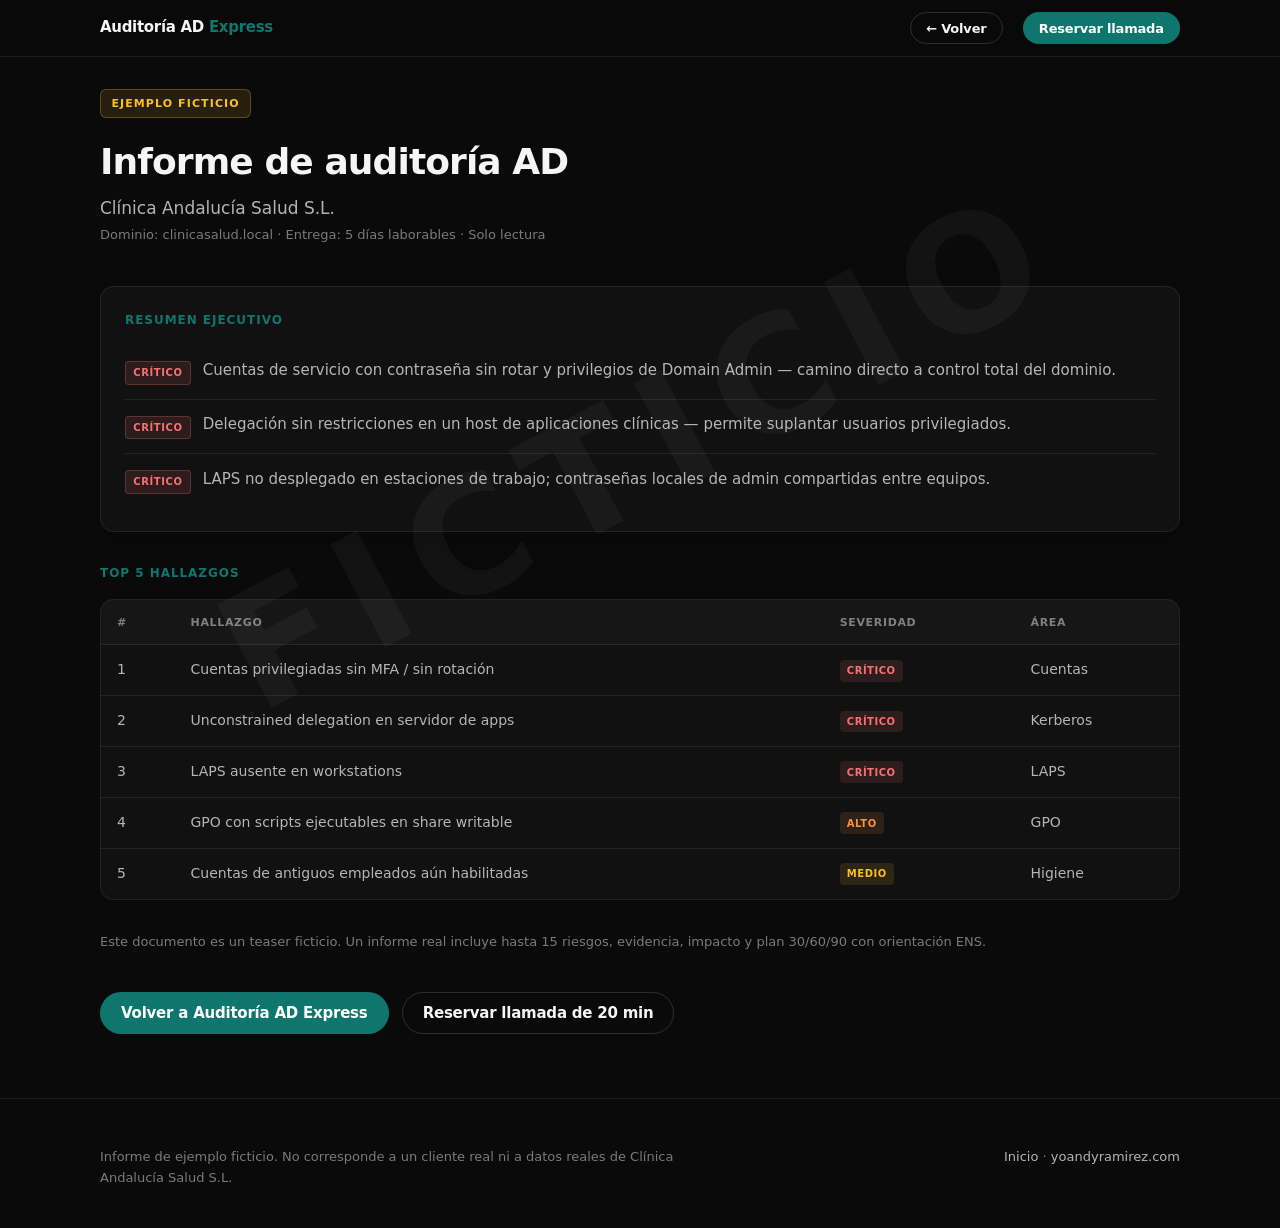
==== informe.html @ 7f48b074 "feat: landing Auditoría AD Express (Apple/Emil static)" ====
<!DOCTYPE html>
<html lang="es">
<head>
  <meta charset="UTF-8">
  <meta name="viewport" content="width=device-width, initial-scale=1">
  <meta name="description" content="Informe de ejemplo ficticio — Auditoría AD Express. Clínica Andalucía Salud S.L.">
  <meta name="robots" content="noindex">
  <title>Informe de ejemplo (FICTICIO) — Auditoría AD Express</title>
  <link rel="stylesheet" href="styles.css">
</head>
<body>
  <div class="watermark" aria-hidden="true"><span>FICTICIO</span></div>

  <header class="nav">
    <div class="wrap nav__inner">
      <a href="index.html" class="nav__brand">Auditoría AD <span>Express</span></a>
      <nav class="nav__links" aria-label="Principal">
        <a class="btn btn--ghost btn--sm" href="index.html">← Volver</a>
        <a class="btn btn--primary btn--sm nav__cta" href="mailto:yoandyramirezdelgado@gmail.com?subject=Auditor%C3%ADa%20AD%20Express">Reservar llamada</a>
      </nav>
    </div>
  </header>

  <main class="report-page">
    <div class="wrap">
      <header class="report-header reveal">
        <span class="report-header__badge">Ejemplo ficticio</span>
        <h1>Informe de auditoría AD</h1>
        <p class="report-header__client">Clínica Andalucía Salud S.L.</p>
        <p class="report-header__meta">Dominio: clinicasalud.local · Entrega: 5 días laborables · Solo lectura</p>
      </header>

      <section class="card report-section reveal">
        <h2>Resumen ejecutivo</h2>
        <ul class="critical-list">
          <li>
            <span class="tag">Crítico</span>
            <span>Cuentas de servicio con contraseña sin rotar y privilegios de Domain Admin — camino directo a control total del dominio.</span>
          </li>
          <li>
            <span class="tag">Crítico</span>
            <span>Delegación sin restricciones en un host de aplicaciones clínicas — permite suplantar usuarios privilegiados.</span>
          </li>
          <li>
            <span class="tag">Crítico</span>
            <span>LAPS no desplegado en estaciones de trabajo; contraseñas locales de admin compartidas entre equipos.</span>
          </li>
        </ul>
      </section>

      <section class="report-section reveal">
        <h2>Top 5 hallazgos</h2>
        <div class="table-wrap">
          <table>
            <thead>
              <tr>
                <th>#</th>
                <th>Hallazgo</th>
                <th>Severidad</th>
                <th>Área</th>
              </tr>
            </thead>
            <tbody>
              <tr>
                <td>1</td>
                <td>Cuentas privilegiadas sin MFA / sin rotación</td>
                <td><span class="sev sev--crit">Crítico</span></td>
                <td>Cuentas</td>
              </tr>
              <tr>
                <td>2</td>
                <td>Unconstrained delegation en servidor de apps</td>
                <td><span class="sev sev--crit">Crítico</span></td>
                <td>Kerberos</td>
              </tr>
              <tr>
                <td>3</td>
                <td>LAPS ausente en workstations</td>
                <td><span class="sev sev--crit">Crítico</span></td>
                <td>LAPS</td>
              </tr>
              <tr>
                <td>4</td>
                <td>GPO con scripts ejecutables en share writable</td>
                <td><span class="sev sev--high">Alto</span></td>
                <td>GPO</td>
              </tr>
              <tr>
                <td>5</td>
                <td>Cuentas de antiguos empleados aún habilitadas</td>
                <td><span class="sev sev--med">Medio</span></td>
                <td>Higiene</td>
              </tr>
            </tbody>
          </table>
        </div>
      </section>

      <p class="report-header__meta reveal" style="margin-bottom: 1.5rem;">
        Este documento es un teaser ficticio. Un informe real incluye hasta 15 riesgos, evidencia, impacto y plan 30/60/90 con orientación ENS.
      </p>

      <div class="report-back reveal">
        <a class="btn btn--primary" href="index.html">Volver a Auditoría AD Express</a>
        <a class="btn btn--ghost" href="mailto:yoandyramirezdelgado@gmail.com?subject=Auditor%C3%ADa%20AD%20Express" style="margin-left: 0.5rem;">Reservar llamada de 20 min</a>
      </div>
    </div>
  </main>

  <footer class="footer">
    <div class="wrap footer__inner">
      <p>Informe de ejemplo ficticio. No corresponde a un cliente real ni a datos reales de Clínica Andalucía Salud S.L.</p>
      <p class="footer__links"><a href="index.html">Inicio</a> · <a href="https://yoandyramirez.com" rel="noopener noreferrer">yoandyramirez.com</a></p>
    </div>
  </footer>

  <script src="main.js"></script>
</body>
</html>
---- styles.css ----
/* Auditoría AD Express — Apple + Emil Kowalski aesthetic */

:root {
  --bg: #0a0a0b;
  --bg-elevated: #111113;
  --bg-card: rgba(255, 255, 255, 0.03);
  --text: #f5f5f7;
  --text-secondary: rgba(245, 245, 247, 0.72);
  --text-muted: rgba(245, 245, 247, 0.48);
  --accent: #0F766E;
  --accent-soft: rgba(15, 118, 110, 0.22);
  --accent-glow: rgba(15, 118, 110, 0.35);
  --border: rgba(255, 255, 255, 0.08);
  --border-strong: rgba(255, 255, 255, 0.14);
  --radius: 14px;
  --radius-sm: 10px;
  --max: 1080px;
  --font: -apple-system, BlinkMacSystemFont, "SF Pro Text", "Segoe UI", system-ui, sans-serif;
  --ease: ease-out;
}

*,
*::before,
*::after {
  box-sizing: border-box;
  margin: 0;
  padding: 0;
}

html {
  scroll-behavior: smooth;
}

@media (prefers-reduced-motion: reduce) {
  html {
    scroll-behavior: auto;
  }
}

body {
  font-family: var(--font);
  background: var(--bg);
  color: var(--text);
  line-height: 1.55;
  -webkit-font-smoothing: antialiased;
  -moz-osx-font-smoothing: grayscale;
  min-height: 100vh;
}

img {
  max-width: 100%;
  display: block;
}

a {
  color: inherit;
  text-decoration: none;
}

ul {
  list-style: none;
}

/* —— Layout —— */
.wrap {
  width: min(100% - 2.5rem, var(--max));
  margin-inline: auto;
}

.section {
  padding: 5.5rem 0;
}

.section--tight {
  padding: 4rem 0;
}

.section__label {
  font-size: 0.75rem;
  font-weight: 600;
  letter-spacing: 0.08em;
  text-transform: uppercase;
  color: var(--accent);
  margin-bottom: 0.75rem;
}

.section__title {
  font-size: clamp(1.75rem, 3.5vw, 2.35rem);
  font-weight: 650;
  letter-spacing: -0.025em;
  line-height: 1.15;
  margin-bottom: 1rem;
}

.section__lead {
  font-size: 1.0625rem;
  color: var(--text-secondary);
  max-width: 36rem;
}

/* —— Nav —— */
.nav {
  position: sticky;
  top: 0;
  z-index: 100;
  backdrop-filter: blur(20px);
  -webkit-backdrop-filter: blur(20px);
  background: rgba(10, 10, 11, 0.72);
  border-bottom: 1px solid var(--border);
}

.nav__inner {
  display: flex;
  align-items: center;
  justify-content: space-between;
  gap: 1rem;
  height: 3.5rem;
}

.nav__brand {
  font-size: 0.9375rem;
  font-weight: 600;
  letter-spacing: -0.02em;
}

.nav__brand span {
  color: var(--accent);
}

.nav__links {
  display: flex;
  align-items: center;
  gap: 1.25rem;
}

.nav__link {
  font-size: 0.8125rem;
  color: var(--text-secondary);
  letter-spacing: -0.01em;
  transition: opacity 120ms var(--ease);
}

.nav__link:hover {
  opacity: 0.85;
  color: var(--text);
}

.nav__cta {
  display: none;
}

@media (min-width: 720px) {
  .nav__cta {
    display: inline-flex;
  }
}

@media (max-width: 719px) {
  .nav__links .nav__link {
    display: none;
  }
}

/* —— Buttons —— */
.btn {
  display: inline-flex;
  align-items: center;
  justify-content: center;
  gap: 0.4rem;
  font-family: inherit;
  font-size: 0.9375rem;
  font-weight: 560;
  letter-spacing: -0.015em;
  line-height: 1;
  padding: 0.8rem 1.25rem;
  border-radius: 980px;
  border: 1px solid transparent;
  cursor: pointer;
  transition: transform 120ms ease-out, opacity 120ms ease-out;
  white-space: nowrap;
}

.btn:active {
  transform: scale(0.97);
}

.btn--primary {
  background: var(--accent);
  color: #fff;
}

.btn--primary:hover {
  opacity: 0.92;
}

.btn--ghost {
  background: transparent;
  color: var(--text);
  border-color: var(--border-strong);
}

.btn--ghost:hover {
  opacity: 0.88;
}

.btn--sm {
  font-size: 0.8125rem;
  padding: 0.55rem 0.95rem;
}

/* —— Hero —— */
.hero {
  padding: 5rem 0 4.5rem;
  text-align: center;
}

.hero__eyebrow {
  display: inline-block;
  font-size: 0.75rem;
  font-weight: 600;
  letter-spacing: 0.08em;
  text-transform: uppercase;
  color: var(--accent);
  margin-bottom: 1.25rem;
  padding: 0.35rem 0.75rem;
  border: 1px solid var(--accent-soft);
  border-radius: 980px;
  background: var(--accent-soft);
}

.hero__title {
  font-size: clamp(2.4rem, 6.5vw, 3.75rem);
  font-weight: 700;
  letter-spacing: -0.035em;
  line-height: 1.05;
  margin-bottom: 1.25rem;
}

.hero__subtitle {
  font-size: clamp(1.125rem, 2.2vw, 1.35rem);
  font-weight: 500;
  letter-spacing: -0.02em;
  line-height: 1.35;
  color: var(--text);
  max-width: 34rem;
  margin: 0 auto 1rem;
}

.hero__sub {
  font-size: 1rem;
  color: var(--text-secondary);
  max-width: 32rem;
  margin: 0 auto 2rem;
}

.hero__actions {
  display: flex;
  flex-wrap: wrap;
  gap: 0.75rem;
  justify-content: center;
}

/* —— Cards —— */
.card {
  background: var(--bg-card);
  border: 1px solid var(--border);
  border-radius: var(--radius);
  padding: 1.5rem;
  box-shadow: 0 8px 32px rgba(0, 0, 0, 0.28);
}

.card--glass {
  backdrop-filter: blur(12px);
  -webkit-backdrop-filter: blur(12px);
}

.grid-2 {
  display: grid;
  gap: 1.25rem;
}

@media (min-width: 720px) {
  .grid-2 {
    grid-template-columns: 1fr 1fr;
  }
}

.grid-3 {
  display: grid;
  gap: 1.25rem;
}

@media (min-width: 860px) {
  .grid-3 {
    grid-template-columns: repeat(3, 1fr);
  }
}

/* —— Audience / Why —— */
.audience-grid .card h3 {
  font-size: 1.0625rem;
  font-weight: 600;
  letter-spacing: -0.02em;
  margin-bottom: 0.5rem;
}

.audience-grid .card p {
  font-size: 0.9375rem;
  color: var(--text-secondary);
}

/* —— Includes —— */
.includes-col h3 {
  font-size: 0.75rem;
  font-weight: 650;
  letter-spacing: 0.08em;
  text-transform: uppercase;
  margin-bottom: 1rem;
}

.includes-col--yes h3 {
  color: var(--accent);
}

.includes-col--no h3 {
  color: var(--text-muted);
}

.includes-col li {
  position: relative;
  padding-left: 1.35rem;
  font-size: 0.9375rem;
  color: var(--text-secondary);
  margin-bottom: 0.65rem;
}

.includes-col li::before {
  content: "";
  position: absolute;
  left: 0;
  top: 0.45em;
  width: 0.45rem;
  height: 0.45rem;
  border-radius: 50%;
  background: var(--border-strong);
}

.includes-col--yes li::before {
  background: var(--accent);
}

/* —— Steps —— */
.steps {
  display: grid;
  gap: 1rem;
  counter-reset: step;
}

@media (min-width: 720px) {
  .steps {
    grid-template-columns: repeat(4, 1fr);
  }
}

.step {
  position: relative;
  padding: 1.35rem 1.25rem;
  background: var(--bg-card);
  border: 1px solid var(--border);
  border-radius: var(--radius);
  box-shadow: 0 4px 20px rgba(0, 0, 0, 0.2);
}

.step__num {
  font-size: 0.6875rem;
  font-weight: 650;
  letter-spacing: 0.08em;
  text-transform: uppercase;
  color: var(--accent);
  margin-bottom: 0.6rem;
}

.step h3 {
  font-size: 0.975rem;
  font-weight: 600;
  letter-spacing: -0.02em;
  margin-bottom: 0.35rem;
}

.step p {
  font-size: 0.875rem;
  color: var(--text-secondary);
}

/* —— Pricing —— */
.pricing-card {
  display: flex;
  flex-direction: column;
  padding: 1.75rem 1.5rem;
  background: var(--bg-card);
  border: 1px solid var(--border);
  border-radius: var(--radius);
  box-shadow: 0 8px 32px rgba(0, 0, 0, 0.28);
  position: relative;
}

.pricing-card--plus {
  border-color: var(--accent);
  box-shadow:
    0 0 0 1px var(--accent),
    0 0 40px var(--accent-glow),
    0 8px 32px rgba(0, 0, 0, 0.35);
}

.pricing-card__badge {
  position: absolute;
  top: -0.65rem;
  left: 50%;
  transform: translateX(-50%);
  font-size: 0.6875rem;
  font-weight: 650;
  letter-spacing: 0.06em;
  text-transform: uppercase;
  background: var(--accent);
  color: #fff;
  padding: 0.3rem 0.7rem;
  border-radius: 980px;
  white-space: nowrap;
}

.pricing-card__name {
  font-size: 0.75rem;
  font-weight: 650;
  letter-spacing: 0.08em;
  text-transform: uppercase;
  color: var(--text-muted);
  margin-bottom: 0.5rem;
}

.pricing-card--plus .pricing-card__name {
  color: var(--accent);
}

.pricing-card__price {
  font-size: 2.25rem;
  font-weight: 700;
  letter-spacing: -0.03em;
  line-height: 1;
  margin-bottom: 0.25rem;
}

.pricing-card__price span {
  font-size: 0.875rem;
  font-weight: 500;
  color: var(--text-muted);
  letter-spacing: 0;
}

.pricing-card__note {
  font-size: 0.8125rem;
  color: var(--text-muted);
  margin-bottom: 1.25rem;
}

.pricing-card ul {
  flex: 1;
  margin-bottom: 1.5rem;
}

.pricing-card li {
  font-size: 0.875rem;
  color: var(--text-secondary);
  padding: 0.35rem 0;
  padding-left: 1.15rem;
  position: relative;
}

.pricing-card li::before {
  content: "✓";
  position: absolute;
  left: 0;
  color: var(--accent);
  font-size: 0.75rem;
  font-weight: 700;
}

.pricing-card .btn {
  width: 100%;
}

/* —— About —— */
.about {
  display: grid;
  gap: 1.5rem;
  align-items: start;
}

@media (min-width: 720px) {
  .about {
    grid-template-columns: 1fr 1.2fr;
  }
}

.about__meta {
  font-size: 0.8125rem;
  color: var(--text-muted);
  letter-spacing: 0.02em;
  margin-top: 0.35rem;
}

.about__quote {
  font-size: 1.25rem;
  font-weight: 500;
  letter-spacing: -0.02em;
  line-height: 1.4;
  color: var(--text);
  border-left: 2px solid var(--accent);
  padding-left: 1.25rem;
}

/* —— CTA band —— */
.cta-band {
  text-align: center;
  padding: 3.5rem 2rem;
  background: linear-gradient(180deg, var(--accent-soft), transparent);
  border: 1px solid var(--border);
  border-radius: calc(var(--radius) + 4px);
}

.cta-band h2 {
  font-size: clamp(1.5rem, 3vw, 2rem);
  font-weight: 650;
  letter-spacing: -0.025em;
  margin-bottom: 0.5rem;
}

.cta-band p {
  color: var(--text-secondary);
  margin-bottom: 1.5rem;
  font-size: 1rem;
}

/* —— Footer —— */
.footer {
  padding: 3rem 0 2.5rem;
  border-top: 1px solid var(--border);
}

.footer__inner {
  display: flex;
  flex-direction: column;
  gap: 1rem;
}

@media (min-width: 720px) {
  .footer__inner {
    flex-direction: row;
    justify-content: space-between;
    align-items: flex-start;
  }
}

.footer p {
  font-size: 0.8125rem;
  color: var(--text-muted);
  max-width: 36rem;
}

.footer a {
  color: var(--text-secondary);
  transition: opacity 120ms var(--ease);
}

.footer a:hover {
  opacity: 0.85;
}

.footer__links {
  font-size: 0.8125rem;
  white-space: nowrap;
}

/* —— Scroll reveal —— */
.reveal {
  opacity: 0;
  transform: translateY(12px);
  transition: opacity 280ms var(--ease), transform 280ms var(--ease);
}

.reveal.is-visible {
  opacity: 1;
  transform: translateY(0);
}

@media (prefers-reduced-motion: reduce) {
  .reveal {
    opacity: 1;
    transform: none;
    transition: none;
  }
}

/* —— Report page —— */
.report-page {
  padding-top: 2rem;
  padding-bottom: 4rem;
}

.watermark {
  position: fixed;
  inset: 0;
  pointer-events: none;
  z-index: 50;
  display: flex;
  align-items: center;
  justify-content: center;
  overflow: hidden;
}

.watermark span {
  font-size: clamp(4rem, 18vw, 10rem);
  font-weight: 800;
  letter-spacing: 0.12em;
  color: rgba(255, 255, 255, 0.04);
  transform: rotate(-28deg);
  user-select: none;
}

.report-header {
  margin-bottom: 2.5rem;
}

.report-header__badge {
  display: inline-block;
  font-size: 0.6875rem;
  font-weight: 700;
  letter-spacing: 0.1em;
  text-transform: uppercase;
  color: #fbbf24;
  background: rgba(251, 191, 36, 0.12);
  border: 1px solid rgba(251, 191, 36, 0.28);
  padding: 0.3rem 0.65rem;
  border-radius: 6px;
  margin-bottom: 1rem;
}

.report-header h1 {
  font-size: clamp(1.75rem, 3.5vw, 2.25rem);
  font-weight: 650;
  letter-spacing: -0.025em;
  margin-bottom: 0.35rem;
}

.report-header__client {
  font-size: 1.0625rem;
  color: var(--text-secondary);
  margin-bottom: 0.25rem;
}

.report-header__meta {
  font-size: 0.8125rem;
  color: var(--text-muted);
}

.report-section {
  margin-bottom: 2rem;
}

.report-section h2 {
  font-size: 0.75rem;
  font-weight: 650;
  letter-spacing: 0.08em;
  text-transform: uppercase;
  color: var(--accent);
  margin-bottom: 1rem;
}

.critical-list li {
  display: flex;
  gap: 0.75rem;
  padding: 0.85rem 0;
  border-bottom: 1px solid var(--border);
  font-size: 0.9375rem;
  color: var(--text-secondary);
}

.critical-list li:last-child {
  border-bottom: none;
}

.critical-list .tag {
  flex-shrink: 0;
  font-size: 0.625rem;
  font-weight: 700;
  letter-spacing: 0.06em;
  text-transform: uppercase;
  color: #f87171;
  background: rgba(248, 113, 113, 0.12);
  border: 1px solid rgba(248, 113, 113, 0.25);
  padding: 0.2rem 0.45rem;
  border-radius: 4px;
  height: fit-content;
  margin-top: 0.15rem;
}

.table-wrap {
  overflow-x: auto;
  border: 1px solid var(--border);
  border-radius: var(--radius);
  background: var(--bg-card);
}

table {
  width: 100%;
  border-collapse: collapse;
  font-size: 0.875rem;
}

th,
td {
  text-align: left;
  padding: 0.85rem 1rem;
  border-bottom: 1px solid var(--border);
}

th {
  font-size: 0.6875rem;
  font-weight: 650;
  letter-spacing: 0.06em;
  text-transform: uppercase;
  color: var(--text-muted);
  background: rgba(255, 255, 255, 0.02);
}

tr:last-child td {
  border-bottom: none;
}

td {
  color: var(--text-secondary);
}

.sev {
  display: inline-block;
  font-size: 0.625rem;
  font-weight: 700;
  letter-spacing: 0.05em;
  text-transform: uppercase;
  padding: 0.2rem 0.45rem;
  border-radius: 4px;
}

.sev--crit {
  color: #f87171;
  background: rgba(248, 113, 113, 0.12);
}

.sev--high {
  color: #fb923c;
  background: rgba(251, 146, 60, 0.12);
}

.sev--med {
  color: #fbbf24;
  background: rgba(251, 191, 36, 0.12);
}

.report-back {
  margin-top: 2.5rem;
}
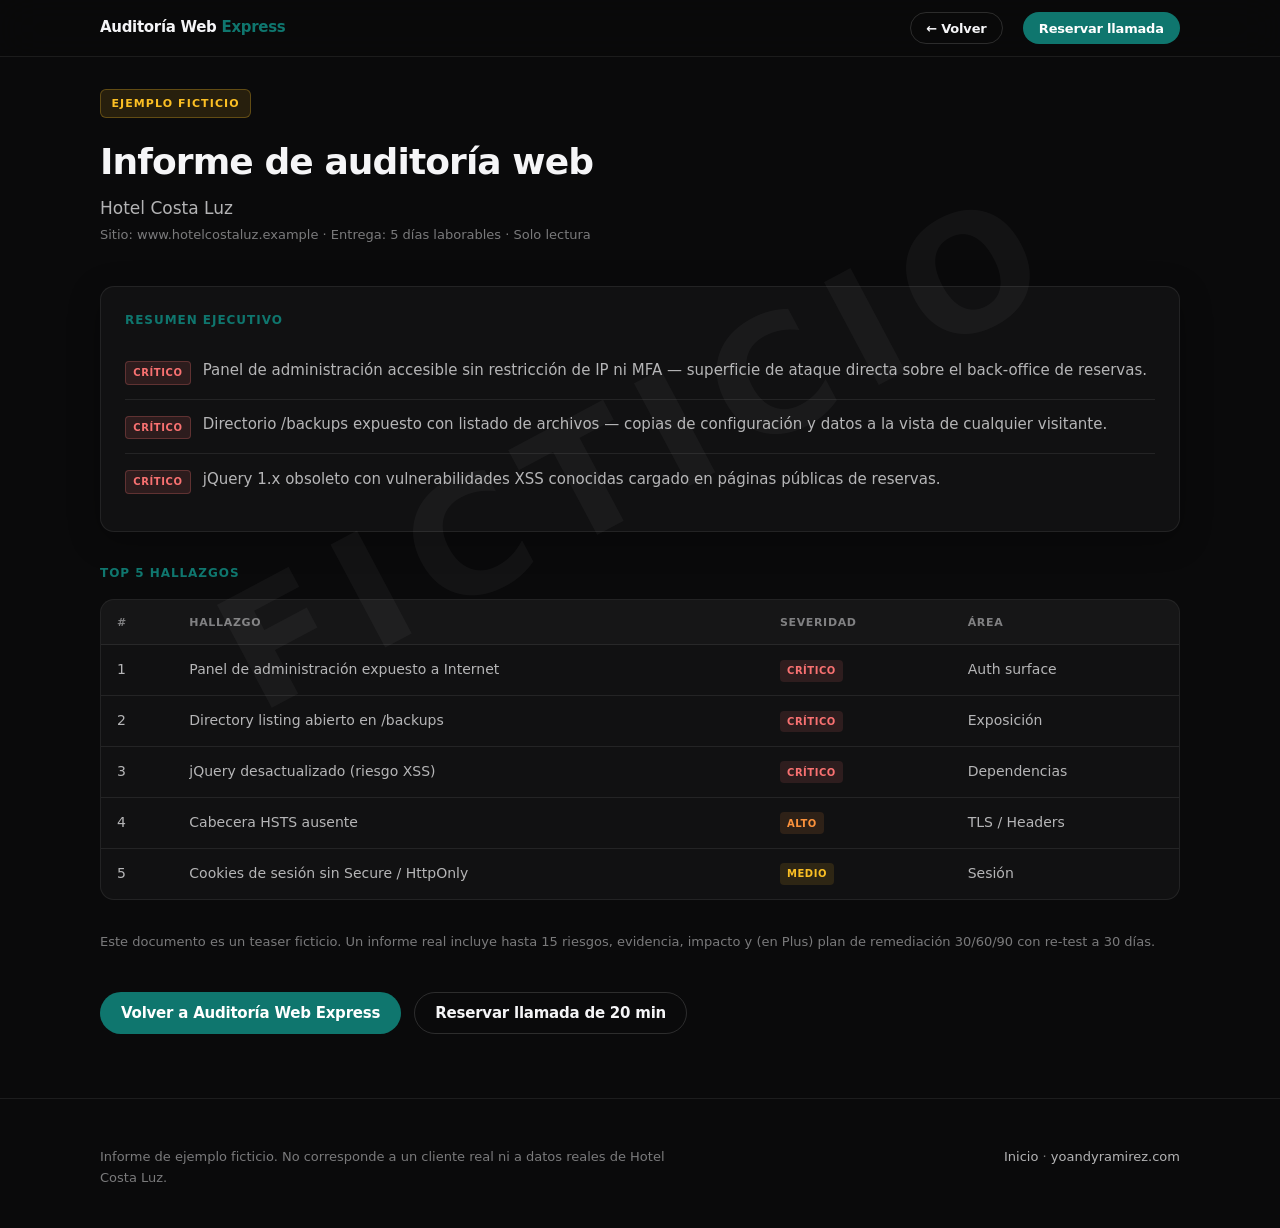
==== commit 8669e6e1: "feat: pivot landing to Auditoría Web Express" ====
--- a/informe.html
+++ b/informe.html
@@ -3,9 +3,10 @@
 <head>
   <meta charset="UTF-8">
   <meta name="viewport" content="width=device-width, initial-scale=1">
-  <meta name="description" content="Informe de ejemplo ficticio — Auditoría AD Express. Clínica Andalucía Salud S.L.">
+  <meta name="description" content="Informe de ejemplo ficticio — Auditoría Web Express. Hotel Costa Luz.">
   <meta name="robots" content="noindex">
-  <title>Informe de ejemplo (FICTICIO) — Auditoría AD Express</title>
+  <title>Informe de ejemplo (FICTICIO) — Auditoría Web Express</title>
+  <script>document.documentElement.classList.add('js');</script>
   <link rel="stylesheet" href="styles.css">
 </head>
 <body>
@@ -13,10 +14,10 @@
 
   <header class="nav">
     <div class="wrap nav__inner">
-      <a href="index.html" class="nav__brand">Auditoría AD <span>Express</span></a>
+      <a href="index.html" class="nav__brand">Auditoría Web <span>Express</span></a>
       <nav class="nav__links" aria-label="Principal">
         <a class="btn btn--ghost btn--sm" href="index.html">← Volver</a>
-        <a class="btn btn--primary btn--sm nav__cta" href="mailto:yoandyramirezdelgado@gmail.com?subject=Auditor%C3%ADa%20AD%20Express">Reservar llamada</a>
+        <a class="btn btn--primary btn--sm nav__cta" href="mailto:yoandyramirezdelgado@gmail.com?subject=Auditor%C3%ADa%20Web%20Express">Reservar llamada</a>
       </nav>
     </div>
   </header>
@@ -25,9 +26,9 @@
     <div class="wrap">
       <header class="report-header reveal">
         <span class="report-header__badge">Ejemplo ficticio</span>
-        <h1>Informe de auditoría AD</h1>
-        <p class="report-header__client">Clínica Andalucía Salud S.L.</p>
-        <p class="report-header__meta">Dominio: clinicasalud.local · Entrega: 5 días laborables · Solo lectura</p>
+        <h1>Informe de auditoría web</h1>
+        <p class="report-header__client">Hotel Costa Luz</p>
+        <p class="report-header__meta">Sitio: www.hotelcostaluz.example · Entrega: 5 días laborables · Solo lectura</p>
       </header>
 
       <section class="card report-section reveal">
@@ -35,15 +36,15 @@
         <ul class="critical-list">
           <li>
             <span class="tag">Crítico</span>
-            <span>Cuentas de servicio con contraseña sin rotar y privilegios de Domain Admin — camino directo a control total del dominio.</span>
+            <span>Panel de administración accesible sin restricción de IP ni MFA — superficie de ataque directa sobre el back-office de reservas.</span>
           </li>
           <li>
             <span class="tag">Crítico</span>
-            <span>Delegación sin restricciones en un host de aplicaciones clínicas — permite suplantar usuarios privilegiados.</span>
+            <span>Directorio /backups expuesto con listado de archivos — copias de configuración y datos a la vista de cualquier visitante.</span>
           </li>
           <li>
             <span class="tag">Crítico</span>
-            <span>LAPS no desplegado en estaciones de trabajo; contraseñas locales de admin compartidas entre equipos.</span>
+            <span>jQuery 1.x obsoleto con vulnerabilidades XSS conocidas cargado en páginas públicas de reservas.</span>
           </li>
         </ul>
       </section>
@@ -63,33 +64,33 @@
             <tbody>
               <tr>
                 <td>1</td>
-                <td>Cuentas privilegiadas sin MFA / sin rotación</td>
+                <td>Panel de administración expuesto a Internet</td>
                 <td><span class="sev sev--crit">Crítico</span></td>
-                <td>Cuentas</td>
+                <td>Auth surface</td>
               </tr>
               <tr>
                 <td>2</td>
-                <td>Unconstrained delegation en servidor de apps</td>
+                <td>Directory listing abierto en /backups</td>
                 <td><span class="sev sev--crit">Crítico</span></td>
-                <td>Kerberos</td>
+                <td>Exposición</td>
               </tr>
               <tr>
                 <td>3</td>
-                <td>LAPS ausente en workstations</td>
+                <td>jQuery desactualizado (riesgo XSS)</td>
                 <td><span class="sev sev--crit">Crítico</span></td>
-                <td>LAPS</td>
+                <td>Dependencias</td>
               </tr>
               <tr>
                 <td>4</td>
-                <td>GPO con scripts ejecutables en share writable</td>
+                <td>Cabecera HSTS ausente</td>
                 <td><span class="sev sev--high">Alto</span></td>
-                <td>GPO</td>
+                <td>TLS / Headers</td>
               </tr>
               <tr>
                 <td>5</td>
-                <td>Cuentas de antiguos empleados aún habilitadas</td>
+                <td>Cookies de sesión sin Secure / HttpOnly</td>
                 <td><span class="sev sev--med">Medio</span></td>
-                <td>Higiene</td>
+                <td>Sesión</td>
               </tr>
             </tbody>
           </table>
@@ -97,19 +98,19 @@
       </section>
 
       <p class="report-header__meta reveal" style="margin-bottom: 1.5rem;">
-        Este documento es un teaser ficticio. Un informe real incluye hasta 15 riesgos, evidencia, impacto y plan 30/60/90 con orientación ENS.
+        Este documento es un teaser ficticio. Un informe real incluye hasta 15 riesgos, evidencia, impacto y (en Plus) plan de remediación 30/60/90 con re-test a 30 días.
       </p>
 
       <div class="report-back reveal">
-        <a class="btn btn--primary" href="index.html">Volver a Auditoría AD Express</a>
-        <a class="btn btn--ghost" href="mailto:yoandyramirezdelgado@gmail.com?subject=Auditor%C3%ADa%20AD%20Express" style="margin-left: 0.5rem;">Reservar llamada de 20 min</a>
+        <a class="btn btn--primary" href="index.html">Volver a Auditoría Web Express</a>
+        <a class="btn btn--ghost" href="mailto:yoandyramirezdelgado@gmail.com?subject=Auditor%C3%ADa%20Web%20Express" style="margin-left: 0.5rem;">Reservar llamada de 20 min</a>
       </div>
     </div>
   </main>
 
   <footer class="footer">
     <div class="wrap footer__inner">
-      <p>Informe de ejemplo ficticio. No corresponde a un cliente real ni a datos reales de Clínica Andalucía Salud S.L.</p>
+      <p>Informe de ejemplo ficticio. No corresponde a un cliente real ni a datos reales de Hotel Costa Luz.</p>
       <p class="footer__links"><a href="index.html">Inicio</a> · <a href="https://yoandyramirez.com" rel="noopener noreferrer">yoandyramirez.com</a></p>
     </div>
   </footer>
--- a/styles.css
+++ b/styles.css
@@ -1,4 +1,4 @@
-/* Auditoría AD Express — Apple + Emil Kowalski aesthetic */
+/* Auditoría Web Express — Apple + Emil Kowalski aesthetic */
 
 :root {
   --bg: #0a0a0b;
@@ -581,19 +581,20 @@
 }
 
 /* —— Scroll reveal —— */
-.reveal {
+/* Only hide when JS is present (html.js); without JS, content stays visible */
+html.js .reveal {
   opacity: 0;
   transform: translateY(12px);
   transition: opacity 280ms var(--ease), transform 280ms var(--ease);
 }
 
-.reveal.is-visible {
+html.js .reveal.is-visible {
   opacity: 1;
   transform: translateY(0);
 }
 
 @media (prefers-reduced-motion: reduce) {
-  .reveal {
+  html.js .reveal {
     opacity: 1;
     transform: none;
     transition: none;
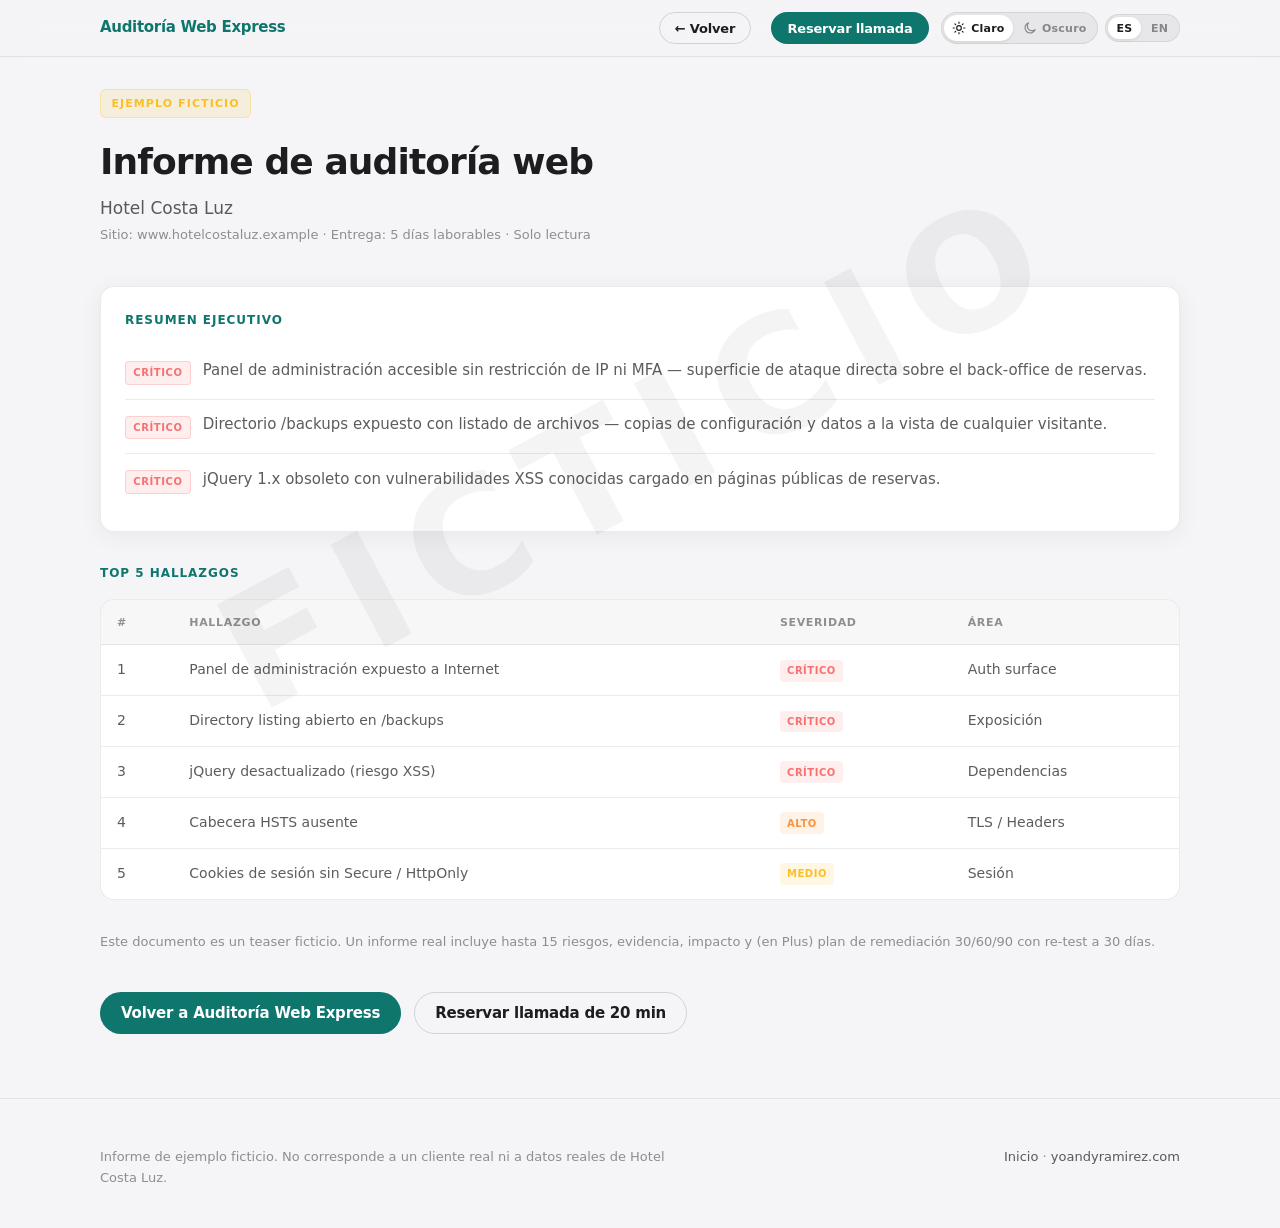
==== commit d4413a26: "feat: theme and language toggles Add light/dark theme (data-theme + localStorage) and ES/EN i18n wit" ====
--- a/informe.html
+++ b/informe.html
@@ -1,117 +1,148 @@
 <!DOCTYPE html>
-<html lang="es">
+<html lang="es" data-theme="dark">
 <head>
   <meta charset="UTF-8">
   <meta name="viewport" content="width=device-width, initial-scale=1">
   <meta name="description" content="Informe de ejemplo ficticio — Auditoría Web Express. Hotel Costa Luz.">
   <meta name="robots" content="noindex">
   <title>Informe de ejemplo (FICTICIO) — Auditoría Web Express</title>
-  <script>document.documentElement.classList.add('js');</script>
+  <script>
+    (function () {
+      try {
+        var t = localStorage.getItem('theme');
+        if (t !== 'light' && t !== 'dark') {
+          t = window.matchMedia('(prefers-color-scheme: light)').matches ? 'light' : 'dark';
+        }
+        document.documentElement.setAttribute('data-theme', t);
+        var l = localStorage.getItem('lang');
+        document.documentElement.setAttribute('lang', l === 'en' ? 'en' : 'es');
+      } catch (e) {}
+      document.documentElement.classList.add('js');
+    })();
+  </script>
   <link rel="stylesheet" href="styles.css">
 </head>
-<body>
-  <div class="watermark" aria-hidden="true"><span>FICTICIO</span></div>
+<body data-page="report">
+  <div class="watermark" aria-hidden="true"><span data-i18n="report.watermark">FICTICIO</span></div>
 
   <header class="nav">
     <div class="wrap nav__inner">
-      <a href="index.html" class="nav__brand">Auditoría Web <span>Express</span></a>
-      <nav class="nav__links" aria-label="Principal">
-        <a class="btn btn--ghost btn--sm" href="index.html">← Volver</a>
-        <a class="btn btn--primary btn--sm nav__cta" href="mailto:yoandyramirezdelgado@gmail.com?subject=Auditor%C3%ADa%20Web%20Express">Reservar llamada</a>
-      </nav>
+      <a href="index.html" class="nav__brand"><span data-i18n="nav.brand">Auditoría Web</span> <span>Express</span></a>
+      <div class="nav__right">
+        <nav class="nav__links" data-i18n-aria="nav.aria" aria-label="Principal">
+          <a class="btn btn--ghost btn--sm" href="index.html" data-i18n="nav.back">← Volver</a>
+          <a class="btn btn--primary btn--sm nav__cta" href="mailto:yoandyramirezdelgado@gmail.com?subject=Auditor%C3%ADa%20Web%20Express" data-i18n="nav.cta" data-i18n-mail="mail.subject">Reservar llamada</a>
+        </nav>
+        <div class="nav__toggles">
+          <div class="seg" role="group" data-i18n-aria="nav.theme" aria-label="Tema">
+            <button type="button" class="seg__btn" data-theme-set="light" aria-pressed="false" title="Light">
+              <svg class="seg__icon" width="14" height="14" viewBox="0 0 24 24" fill="none" stroke="currentColor" stroke-width="2" stroke-linecap="round" aria-hidden="true"><circle cx="12" cy="12" r="4"/><path d="M12 2v2M12 20v2M4.93 4.93l1.41 1.41M17.66 17.66l1.41 1.41M2 12h2M20 12h2M4.93 19.07l1.41-1.41M17.66 6.34l1.41-1.41"/></svg>
+              <span class="seg__label" data-i18n="theme.light">Claro</span>
+            </button>
+            <button type="button" class="seg__btn" data-theme-set="dark" aria-pressed="true" title="Dark">
+              <svg class="seg__icon" width="14" height="14" viewBox="0 0 24 24" fill="none" stroke="currentColor" stroke-width="2" stroke-linecap="round" aria-hidden="true"><path d="M21 14.3A9 9 0 1 1 9.7 3a7 7 0 0 0 11.3 11.3z"/></svg>
+              <span class="seg__label" data-i18n="theme.dark">Oscuro</span>
+            </button>
+          </div>
+          <div class="seg" role="group" data-i18n-aria="nav.lang" aria-label="Idioma">
+            <button type="button" class="seg__btn" data-lang-set="es" aria-pressed="true">ES</button>
+            <button type="button" class="seg__btn" data-lang-set="en" aria-pressed="false">EN</button>
+          </div>
+        </div>
+      </div>
     </div>
   </header>
 
   <main class="report-page">
     <div class="wrap">
       <header class="report-header reveal">
-        <span class="report-header__badge">Ejemplo ficticio</span>
-        <h1>Informe de auditoría web</h1>
+        <span class="report-header__badge" data-i18n="report.badge">Ejemplo ficticio</span>
+        <h1 data-i18n="report.title">Informe de auditoría web</h1>
         <p class="report-header__client">Hotel Costa Luz</p>
-        <p class="report-header__meta">Sitio: www.hotelcostaluz.example · Entrega: 5 días laborables · Solo lectura</p>
+        <p class="report-header__meta" data-i18n="report.meta">Sitio: www.hotelcostaluz.example · Entrega: 5 días laborables · Solo lectura</p>
       </header>
 
       <section class="card report-section reveal">
-        <h2>Resumen ejecutivo</h2>
+        <h2 data-i18n="report.exec">Resumen ejecutivo</h2>
         <ul class="critical-list">
           <li>
-            <span class="tag">Crítico</span>
-            <span>Panel de administración accesible sin restricción de IP ni MFA — superficie de ataque directa sobre el back-office de reservas.</span>
+            <span class="tag" data-i18n="report.crit">Crítico</span>
+            <span data-i18n="report.c1">Panel de administración accesible sin restricción de IP ni MFA — superficie de ataque directa sobre el back-office de reservas.</span>
           </li>
           <li>
-            <span class="tag">Crítico</span>
-            <span>Directorio /backups expuesto con listado de archivos — copias de configuración y datos a la vista de cualquier visitante.</span>
+            <span class="tag" data-i18n="report.crit">Crítico</span>
+            <span data-i18n="report.c2">Directorio /backups expuesto con listado de archivos — copias de configuración y datos a la vista de cualquier visitante.</span>
           </li>
           <li>
-            <span class="tag">Crítico</span>
-            <span>jQuery 1.x obsoleto con vulnerabilidades XSS conocidas cargado en páginas públicas de reservas.</span>
+            <span class="tag" data-i18n="report.crit">Crítico</span>
+            <span data-i18n="report.c3">jQuery 1.x obsoleto con vulnerabilidades XSS conocidas cargado en páginas públicas de reservas.</span>
           </li>
         </ul>
       </section>
 
       <section class="report-section reveal">
-        <h2>Top 5 hallazgos</h2>
+        <h2 data-i18n="report.top5">Top 5 hallazgos</h2>
         <div class="table-wrap">
           <table>
             <thead>
               <tr>
                 <th>#</th>
-                <th>Hallazgo</th>
-                <th>Severidad</th>
-                <th>Área</th>
+                <th data-i18n="report.thFinding">Hallazgo</th>
+                <th data-i18n="report.thSev">Severidad</th>
+                <th data-i18n="report.thArea">Área</th>
               </tr>
             </thead>
             <tbody>
               <tr>
                 <td>1</td>
-                <td>Panel de administración expuesto a Internet</td>
-                <td><span class="sev sev--crit">Crítico</span></td>
-                <td>Auth surface</td>
+                <td data-i18n="report.f1">Panel de administración expuesto a Internet</td>
+                <td><span class="sev sev--crit" data-i18n="report.crit">Crítico</span></td>
+                <td data-i18n="report.area1">Auth surface</td>
               </tr>
               <tr>
                 <td>2</td>
-                <td>Directory listing abierto en /backups</td>
-                <td><span class="sev sev--crit">Crítico</span></td>
-                <td>Exposición</td>
+                <td data-i18n="report.f2">Directory listing abierto en /backups</td>
+                <td><span class="sev sev--crit" data-i18n="report.crit">Crítico</span></td>
+                <td data-i18n="report.area2">Exposición</td>
               </tr>
               <tr>
                 <td>3</td>
-                <td>jQuery desactualizado (riesgo XSS)</td>
-                <td><span class="sev sev--crit">Crítico</span></td>
-                <td>Dependencias</td>
+                <td data-i18n="report.f3">jQuery desactualizado (riesgo XSS)</td>
+                <td><span class="sev sev--crit" data-i18n="report.crit">Crítico</span></td>
+                <td data-i18n="report.area3">Dependencias</td>
               </tr>
               <tr>
                 <td>4</td>
-                <td>Cabecera HSTS ausente</td>
-                <td><span class="sev sev--high">Alto</span></td>
-                <td>TLS / Headers</td>
+                <td data-i18n="report.f4">Cabecera HSTS ausente</td>
+                <td><span class="sev sev--high" data-i18n="report.sevHigh">Alto</span></td>
+                <td data-i18n="report.area4">TLS / Headers</td>
               </tr>
               <tr>
                 <td>5</td>
-                <td>Cookies de sesión sin Secure / HttpOnly</td>
-                <td><span class="sev sev--med">Medio</span></td>
-                <td>Sesión</td>
+                <td data-i18n="report.f5">Cookies de sesión sin Secure / HttpOnly</td>
+                <td><span class="sev sev--med" data-i18n="report.sevMed">Medio</span></td>
+                <td data-i18n="report.area5">Sesión</td>
               </tr>
             </tbody>
           </table>
         </div>
       </section>
 
-      <p class="report-header__meta reveal" style="margin-bottom: 1.5rem;">
+      <p class="report-header__meta reveal" style="margin-bottom: 1.5rem;" data-i18n="report.note">
         Este documento es un teaser ficticio. Un informe real incluye hasta 15 riesgos, evidencia, impacto y (en Plus) plan de remediación 30/60/90 con re-test a 30 días.
       </p>
 
       <div class="report-back reveal">
-        <a class="btn btn--primary" href="index.html">Volver a Auditoría Web Express</a>
-        <a class="btn btn--ghost" href="mailto:yoandyramirezdelgado@gmail.com?subject=Auditor%C3%ADa%20Web%20Express" style="margin-left: 0.5rem;">Reservar llamada de 20 min</a>
+        <a class="btn btn--primary" href="index.html" data-i18n="report.back">Volver a Auditoría Web Express</a>
+        <a class="btn btn--ghost" href="mailto:yoandyramirezdelgado@gmail.com?subject=Auditor%C3%ADa%20Web%20Express" style="margin-left: 0.5rem;" data-i18n="report.cta" data-i18n-mail="mail.subject">Reservar llamada de 20 min</a>
       </div>
     </div>
   </main>
 
   <footer class="footer">
     <div class="wrap footer__inner">
-      <p>Informe de ejemplo ficticio. No corresponde a un cliente real ni a datos reales de Hotel Costa Luz.</p>
-      <p class="footer__links"><a href="index.html">Inicio</a> · <a href="https://yoandyramirez.com" rel="noopener noreferrer">yoandyramirez.com</a></p>
+      <p data-i18n="report.footer">Informe de ejemplo ficticio. No corresponde a un cliente real ni a datos reales de Hotel Costa Luz.</p>
+      <p class="footer__links"><a href="index.html" data-i18n="report.home">Inicio</a> · <a href="https://yoandyramirez.com" rel="noopener noreferrer">yoandyramirez.com</a></p>
     </div>
   </footer>
 
--- a/styles.css
+++ b/styles.css
@@ -17,7 +17,34 @@
   --max: 1080px;
   --font: -apple-system, BlinkMacSystemFont, "SF Pro Text", "Segoe UI", system-ui, sans-serif;
   --ease: ease-out;
-}
+  --nav-bg: rgba(10, 10, 11, 0.72);
+  --shadow: 0 8px 32px rgba(0, 0, 0, 0.28);
+  --watermark: rgba(255, 255, 255, 0.04);
+  --th-bg: rgba(255, 255, 255, 0.02);
+  --seg-track: rgba(255, 255, 255, 0.06);
+}
+
+
+[data-theme="light"] {
+  --bg: #f5f5f7;
+  --bg-elevated: #ffffff;
+  --bg-card: #ffffff;
+  --text: #1d1d1f;
+  --text-secondary: rgba(29, 29, 31, 0.72);
+  --text-muted: rgba(29, 29, 31, 0.48);
+  --accent: #0F766E;
+  --accent-soft: rgba(15, 118, 110, 0.12);
+  --accent-glow: rgba(15, 118, 110, 0.22);
+  --border: rgba(0, 0, 0, 0.08);
+  --border-strong: rgba(0, 0, 0, 0.14);
+  --nav-bg: rgba(245, 245, 247, 0.82);
+  --shadow: 0 4px 24px rgba(0, 0, 0, 0.06);
+  --watermark: rgba(0, 0, 0, 0.045);
+  --th-bg: rgba(0, 0, 0, 0.03);
+  --seg-track: rgba(0, 0, 0, 0.06);
+}
+
+
 
 *,
 *::before,
@@ -105,7 +132,7 @@
   z-index: 100;
   backdrop-filter: blur(20px);
   -webkit-backdrop-filter: blur(20px);
-  background: rgba(10, 10, 11, 0.72);
+  background: var(--nav-bg);
   border-bottom: 1px solid var(--border);
 }
 
@@ -113,8 +140,83 @@
   display: flex;
   align-items: center;
   justify-content: space-between;
-  gap: 1rem;
-  height: 3.5rem;
+  gap: 0.75rem;
+  min-height: 3.5rem;
+  padding: 0.4rem 0;
+}
+
+.nav__right {
+  display: flex;
+  align-items: center;
+  gap: 0.75rem;
+  flex-shrink: 0;
+}
+
+.nav__toggles {
+  display: flex;
+  align-items: center;
+  gap: 0.4rem;
+}
+
+/* —— Segmented controls (iOS-like) —— */
+.seg {
+  display: inline-flex;
+  align-items: stretch;
+  padding: 2px;
+  background: var(--seg-track);
+  border: 1px solid var(--border);
+  border-radius: 980px;
+  gap: 1px;
+}
+
+.seg__btn {
+  display: inline-flex;
+  align-items: center;
+  justify-content: center;
+  gap: 0.3rem;
+  font-family: inherit;
+  font-size: 0.6875rem;
+  font-weight: 600;
+  letter-spacing: 0.02em;
+  line-height: 1;
+  color: var(--text-muted);
+  background: transparent;
+  border: none;
+  border-radius: 980px;
+  padding: 0.35rem 0.55rem;
+  cursor: pointer;
+  min-width: 1.85rem;
+  transition: background-color 120ms var(--ease), color 120ms var(--ease), transform 120ms ease-out;
+}
+
+.seg__btn:active {
+  transform: scale(0.97);
+}
+
+.seg__btn.is-active {
+  background: var(--bg-elevated);
+  color: var(--text);
+  box-shadow: 0 1px 3px rgba(0, 0, 0, 0.18);
+}
+
+[data-theme="light"] .seg__btn.is-active {
+  background: #fff;
+  box-shadow: 0 1px 3px rgba(0, 0, 0, 0.1);
+}
+
+.seg__icon {
+  display: block;
+  flex-shrink: 0;
+}
+
+.seg__label {
+  display: none;
+}
+
+@media (min-width: 960px) {
+  .seg__label {
+    display: inline;
+  }
 }
 
 .nav__brand {
@@ -158,6 +260,14 @@
 @media (max-width: 719px) {
   .nav__links .nav__link {
     display: none;
+  }
+
+  .nav__links .btn--ghost {
+    display: none;
+  }
+
+  .nav__brand {
+    font-size: 0.8125rem;
   }
 }
 
@@ -266,7 +376,7 @@
   border: 1px solid var(--border);
   border-radius: var(--radius);
   padding: 1.5rem;
-  box-shadow: 0 8px 32px rgba(0, 0, 0, 0.28);
+  box-shadow: var(--shadow);
 }
 
 .card--glass {
@@ -368,7 +478,7 @@
   background: var(--bg-card);
   border: 1px solid var(--border);
   border-radius: var(--radius);
-  box-shadow: 0 4px 20px rgba(0, 0, 0, 0.2);
+  box-shadow: var(--shadow);
 }
 
 .step__num {
@@ -400,7 +510,7 @@
   background: var(--bg-card);
   border: 1px solid var(--border);
   border-radius: var(--radius);
-  box-shadow: 0 8px 32px rgba(0, 0, 0, 0.28);
+  box-shadow: var(--shadow);
   position: relative;
 }
 
@@ -409,7 +519,7 @@
   box-shadow:
     0 0 0 1px var(--accent),
     0 0 40px var(--accent-glow),
-    0 8px 32px rgba(0, 0, 0, 0.35);
+    var(--shadow);
 }
 
 .pricing-card__badge {
@@ -622,7 +732,7 @@
   font-size: clamp(4rem, 18vw, 10rem);
   font-weight: 800;
   letter-spacing: 0.12em;
-  color: rgba(255, 255, 255, 0.04);
+  color: var(--watermark);
   transform: rotate(-28deg);
   user-select: none;
 }
@@ -730,7 +840,7 @@
   letter-spacing: 0.06em;
   text-transform: uppercase;
   color: var(--text-muted);
-  background: rgba(255, 255, 255, 0.02);
+  background: var(--th-bg);
 }
 
 tr:last-child td {
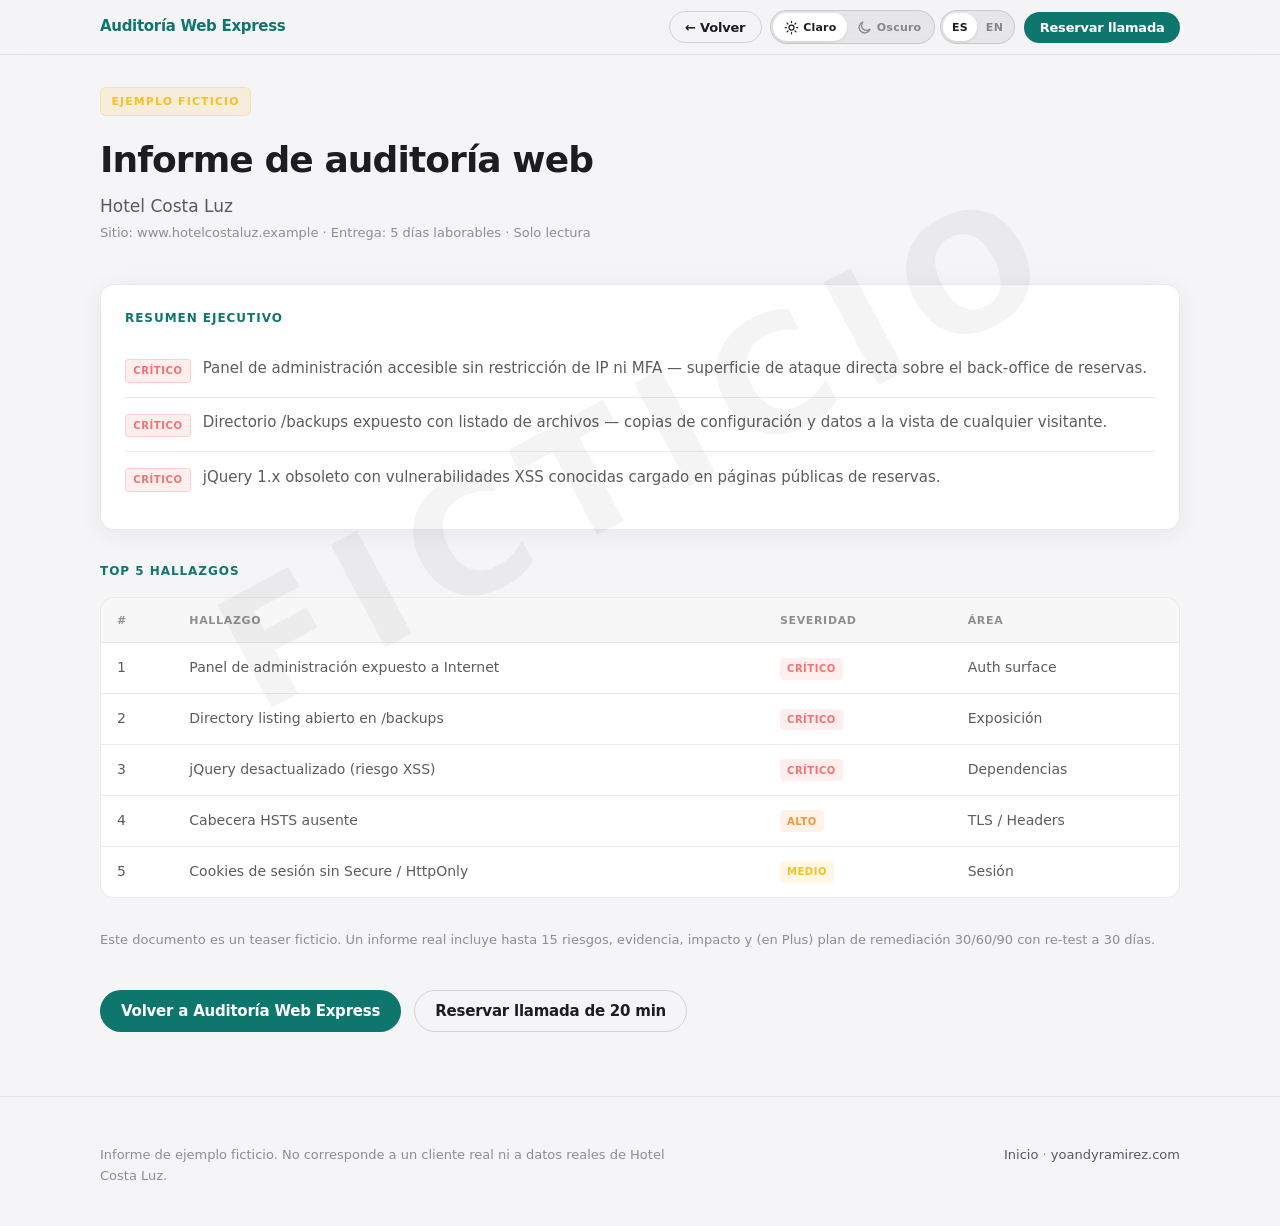
==== commit 357ff81a: "fix: polish mobile nav theme and language toggles" ====
--- a/informe.html
+++ b/informe.html
@@ -2,7 +2,7 @@
 <html lang="es" data-theme="dark">
 <head>
   <meta charset="UTF-8">
-  <meta name="viewport" content="width=device-width, initial-scale=1">
+  <meta name="viewport" content="width=device-width, initial-scale=1, viewport-fit=cover">
   <meta name="description" content="Informe de ejemplo ficticio — Auditoría Web Express. Hotel Costa Luz.">
   <meta name="robots" content="noindex">
   <title>Informe de ejemplo (FICTICIO) — Auditoría Web Express</title>
@@ -30,25 +30,28 @@
       <a href="index.html" class="nav__brand"><span data-i18n="nav.brand">Auditoría Web</span> <span>Express</span></a>
       <div class="nav__right">
         <nav class="nav__links" data-i18n-aria="nav.aria" aria-label="Principal">
-          <a class="btn btn--ghost btn--sm" href="index.html" data-i18n="nav.back">← Volver</a>
-          <a class="btn btn--primary btn--sm nav__cta" href="mailto:yoandyramirezdelgado@gmail.com?subject=Auditor%C3%ADa%20Web%20Express" data-i18n="nav.cta" data-i18n-mail="mail.subject">Reservar llamada</a>
+          <a class="btn btn--ghost btn--sm nav__back" href="index.html" data-i18n="nav.back">← Volver</a>
         </nav>
         <div class="nav__toggles">
-          <div class="seg" role="group" data-i18n-aria="nav.theme" aria-label="Tema">
-            <button type="button" class="seg__btn" data-theme-set="light" aria-pressed="false" title="Light">
-              <svg class="seg__icon" width="14" height="14" viewBox="0 0 24 24" fill="none" stroke="currentColor" stroke-width="2" stroke-linecap="round" aria-hidden="true"><circle cx="12" cy="12" r="4"/><path d="M12 2v2M12 20v2M4.93 4.93l1.41 1.41M17.66 17.66l1.41 1.41M2 12h2M20 12h2M4.93 19.07l1.41-1.41M17.66 6.34l1.41-1.41"/></svg>
+          <div class="seg seg--theme" role="group" data-i18n-aria="nav.theme" aria-label="Tema">
+            <button type="button" class="seg__btn" data-theme-set="light" aria-pressed="false" title="Claro">
+              <svg class="seg__icon" width="15" height="15" viewBox="0 0 24 24" fill="none" stroke="currentColor" stroke-width="2" stroke-linecap="round" aria-hidden="true"><circle cx="12" cy="12" r="4"/><path d="M12 2v2M12 20v2M4.93 4.93l1.41 1.41M17.66 17.66l1.41 1.41M2 12h2M20 12h2M4.93 19.07l1.41-1.41M17.66 6.34l1.41-1.41"/></svg>
               <span class="seg__label" data-i18n="theme.light">Claro</span>
             </button>
-            <button type="button" class="seg__btn" data-theme-set="dark" aria-pressed="true" title="Dark">
-              <svg class="seg__icon" width="14" height="14" viewBox="0 0 24 24" fill="none" stroke="currentColor" stroke-width="2" stroke-linecap="round" aria-hidden="true"><path d="M21 14.3A9 9 0 1 1 9.7 3a7 7 0 0 0 11.3 11.3z"/></svg>
+            <button type="button" class="seg__btn" data-theme-set="dark" aria-pressed="true" title="Oscuro">
+              <svg class="seg__icon" width="15" height="15" viewBox="0 0 24 24" fill="none" stroke="currentColor" stroke-width="2" stroke-linecap="round" aria-hidden="true"><path d="M21 14.3A9 9 0 1 1 9.7 3a7 7 0 0 0 11.3 11.3z"/></svg>
               <span class="seg__label" data-i18n="theme.dark">Oscuro</span>
             </button>
           </div>
-          <div class="seg" role="group" data-i18n-aria="nav.lang" aria-label="Idioma">
+          <div class="seg seg--lang" role="group" data-i18n-aria="nav.lang" aria-label="Idioma">
             <button type="button" class="seg__btn" data-lang-set="es" aria-pressed="true">ES</button>
             <button type="button" class="seg__btn" data-lang-set="en" aria-pressed="false">EN</button>
           </div>
         </div>
+        <a class="btn btn--primary btn--sm nav__cta" href="mailto:yoandyramirezdelgado@gmail.com?subject=Auditor%C3%ADa%20Web%20Express" data-i18n-aria="nav.cta" data-i18n-mail="mail.subject" aria-label="Reservar llamada">
+          <svg class="nav__cta-icon" width="16" height="16" viewBox="0 0 24 24" fill="none" stroke="currentColor" stroke-width="2" stroke-linecap="round" stroke-linejoin="round" aria-hidden="true"><path d="M22 16.92v3a2 2 0 0 1-2.18 2 19.79 19.79 0 0 1-8.63-3.07 19.5 19.5 0 0 1-6-6 19.79 19.79 0 0 1-3.07-8.67A2 2 0 0 1 4.11 2h3a2 2 0 0 1 2 1.72c.127.96.361 1.903.7 2.81a2 2 0 0 1-.45 2.11L8.09 9.91a16 16 0 0 0 6 6l1.27-1.27a2 2 0 0 1 2.11-.45c.907.339 1.85.573 2.81.7A2 2 0 0 1 22 16.92z"/></svg>
+          <span class="nav__cta-label" data-i18n="nav.cta">Reservar llamada</span>
+        </a>
       </div>
     </div>
   </header>
--- a/styles.css
+++ b/styles.css
@@ -21,7 +21,11 @@
   --shadow: 0 8px 32px rgba(0, 0, 0, 0.28);
   --watermark: rgba(255, 255, 255, 0.04);
   --th-bg: rgba(255, 255, 255, 0.02);
-  --seg-track: rgba(255, 255, 255, 0.06);
+  --seg-track: rgba(255, 255, 255, 0.08);
+  --seg-border: rgba(255, 255, 255, 0.12);
+  --seg-active: rgba(255, 255, 255, 0.92);
+  --seg-active-text: #0a0a0b;
+  --nav-h: 54px;
 }
 
 
@@ -42,6 +46,10 @@
   --watermark: rgba(0, 0, 0, 0.045);
   --th-bg: rgba(0, 0, 0, 0.03);
   --seg-track: rgba(0, 0, 0, 0.06);
+  --seg-border: rgba(0, 0, 0, 0.12);
+  --seg-active: #ffffff;
+  --seg-active-text: #1d1d1f;
+  --nav-h: 54px;
 }
 
 
@@ -130,8 +138,9 @@
   position: sticky;
   top: 0;
   z-index: 100;
-  backdrop-filter: blur(20px);
-  -webkit-backdrop-filter: blur(20px);
+  padding-top: env(safe-area-inset-top, 0px);
+  backdrop-filter: saturate(180%) blur(20px);
+  -webkit-backdrop-filter: saturate(180%) blur(20px);
   background: var(--nav-bg);
   border-bottom: 1px solid var(--border);
 }
@@ -140,40 +149,54 @@
   display: flex;
   align-items: center;
   justify-content: space-between;
-  gap: 0.75rem;
-  min-height: 3.5rem;
-  padding: 0.4rem 0;
+  flex-wrap: nowrap;
+  gap: 0.5rem;
+  height: var(--nav-h);
+  min-height: var(--nav-h);
+  max-height: var(--nav-h);
+  padding: 0;
+  box-sizing: content-box;
 }
 
 .nav__right {
   display: flex;
   align-items: center;
-  gap: 0.75rem;
+  flex-wrap: nowrap;
+  gap: 0.4rem;
   flex-shrink: 0;
 }
 
 .nav__toggles {
   display: flex;
   align-items: center;
-  gap: 0.4rem;
-}
-
-/* —— Segmented controls (iOS-like) —— */
+  flex-wrap: nowrap;
+  gap: 0.35rem;
+  flex-shrink: 0;
+}
+
+/* —— Segmented controls (iOS HIG) —— */
 .seg {
   display: inline-flex;
   align-items: stretch;
+  flex-wrap: nowrap;
   padding: 2px;
   background: var(--seg-track);
-  border: 1px solid var(--border);
+  border: 1px solid var(--seg-border);
   border-radius: 980px;
-  gap: 1px;
+  gap: 0;
+  -webkit-backdrop-filter: blur(8px);
+  backdrop-filter: blur(8px);
+  box-shadow: inset 0 0.5px 0 rgba(255, 255, 255, 0.06);
 }
 
 .seg__btn {
+  -webkit-appearance: none;
+  appearance: none;
   display: inline-flex;
   align-items: center;
   justify-content: center;
-  gap: 0.3rem;
+  gap: 0.28rem;
+  margin: 0;
   font-family: inherit;
   font-size: 0.6875rem;
   font-weight: 600;
@@ -181,41 +204,73 @@
   line-height: 1;
   color: var(--text-muted);
   background: transparent;
-  border: none;
+  background-color: transparent;
+  border: 0;
   border-radius: 980px;
-  padding: 0.35rem 0.55rem;
+  padding: 0.38rem 0.5rem;
   cursor: pointer;
-  min-width: 1.85rem;
-  transition: background-color 120ms var(--ease), color 120ms var(--ease), transform 120ms ease-out;
+  min-width: 1.75rem;
+  min-height: 1.75rem;
+  box-shadow: none;
+  outline: none;
+  -webkit-tap-highlight-color: transparent;
+  transition: background-color 140ms var(--ease), color 140ms var(--ease), box-shadow 140ms var(--ease), transform 120ms ease-out;
+}
+
+.seg__btn:focus-visible {
+  box-shadow: 0 0 0 2px var(--accent-soft);
 }
 
 .seg__btn:active {
-  transform: scale(0.97);
+  transform: scale(0.96);
 }
 
 .seg__btn.is-active {
-  background: var(--bg-elevated);
-  color: var(--text);
-  box-shadow: 0 1px 3px rgba(0, 0, 0, 0.18);
+  background: var(--seg-active);
+  background-color: var(--seg-active);
+  color: var(--seg-active-text);
+  box-shadow: 0 1px 3px rgba(0, 0, 0, 0.22), 0 0.5px 0 rgba(255, 255, 255, 0.35) inset;
+  border: 0;
+}
+
+[data-theme="dark"] .seg__btn.is-active {
+  background: #fff;
+  background-color: #fff;
+  color: #0a0a0b;
 }
 
 [data-theme="light"] .seg__btn.is-active {
   background: #fff;
-  box-shadow: 0 1px 3px rgba(0, 0, 0, 0.1);
+  background-color: #fff;
+  color: #1d1d1f;
+  box-shadow: 0 1px 3px rgba(0, 0, 0, 0.12), 0 0.5px 0 rgba(255, 255, 255, 0.9) inset;
 }
 
 .seg__icon {
   display: block;
   flex-shrink: 0;
+  width: 15px;
+  height: 15px;
+  pointer-events: none;
 }
 
 .seg__label {
   display: none;
 }
 
-@media (min-width: 960px) {
-  .seg__label {
+.seg--lang .seg__btn {
+  min-width: 2rem;
+  padding: 0.38rem 0.55rem;
+  letter-spacing: 0.04em;
+}
+
+@media (min-width: 640px) {
+  .seg--theme .seg__label {
     display: inline;
+  }
+
+  .seg--theme .seg__btn {
+    padding: 0.38rem 0.65rem;
   }
 }
 
@@ -223,6 +278,11 @@
   font-size: 0.9375rem;
   font-weight: 600;
   letter-spacing: -0.02em;
+  min-width: 0;
+  overflow: hidden;
+  text-overflow: ellipsis;
+  white-space: nowrap;
+  flex-shrink: 1;
 }
 
 .nav__brand span {
@@ -230,9 +290,10 @@
 }
 
 .nav__links {
-  display: flex;
+  display: none;
   align-items: center;
-  gap: 1.25rem;
+  flex-wrap: nowrap;
+  gap: 1.1rem;
 }
 
 .nav__link {
@@ -240,6 +301,7 @@
   color: var(--text-secondary);
   letter-spacing: -0.01em;
   transition: opacity 120ms var(--ease);
+  white-space: nowrap;
 }
 
 .nav__link:hover {
@@ -248,26 +310,74 @@
 }
 
 .nav__cta {
+  display: inline-flex;
+  align-items: center;
+  justify-content: center;
+  flex-shrink: 0;
+  gap: 0;
+  padding: 0;
+  width: 2.1rem;
+  height: 2.1rem;
+  min-width: 2.1rem;
+  border-radius: 980px;
+}
+
+.nav__cta-icon {
+  display: block;
+  flex-shrink: 0;
+}
+
+.nav__cta-label {
   display: none;
 }
 
-@media (min-width: 720px) {
+.nav__back {
+  display: none;
+}
+
+@media (min-width: 640px) {
   .nav__cta {
+    width: auto;
+    height: auto;
+    min-width: 0;
+    gap: 0.35rem;
+    padding: 0.5rem 0.9rem;
+  }
+
+  .nav__cta-icon {
+    display: none;
+  }
+
+  .nav__cta-label {
+    display: inline;
+  }
+
+  .nav__back {
     display: inline-flex;
   }
-}
-
-@media (max-width: 719px) {
-  .nav__links .nav__link {
-    display: none;
-  }
-
-  .nav__links .btn--ghost {
-    display: none;
-  }
-
+
+  .nav__right {
+    gap: 0.55rem;
+  }
+}
+
+@media (min-width: 900px) {
+  .nav__links {
+    display: flex;
+  }
+
+  .nav__brand {
+    font-size: 0.9375rem;
+  }
+}
+
+@media (max-width: 639px) {
   .nav__brand {
     font-size: 0.8125rem;
+  }
+
+  .wrap {
+    width: min(100% - 1.5rem, var(--max));
   }
 }
 
@@ -318,6 +428,29 @@
   padding: 0.55rem 0.95rem;
 }
 
+/* Nav CTA must win over .btn / .btn--sm (Android-safe compact control) */
+a.nav__cta.btn {
+  -webkit-appearance: none;
+  appearance: none;
+  flex-shrink: 0;
+  gap: 0;
+  padding: 0;
+  width: 2.1rem;
+  height: 2.1rem;
+  min-width: 2.1rem;
+  border-radius: 980px;
+}
+
+@media (min-width: 640px) {
+  a.nav__cta.btn {
+    width: auto;
+    height: auto;
+    min-width: 0;
+    gap: 0.35rem;
+    padding: 0.5rem 0.9rem;
+  }
+}
+
 /* —— Hero —— */
 .hero {
   padding: 5rem 0 4.5rem;
